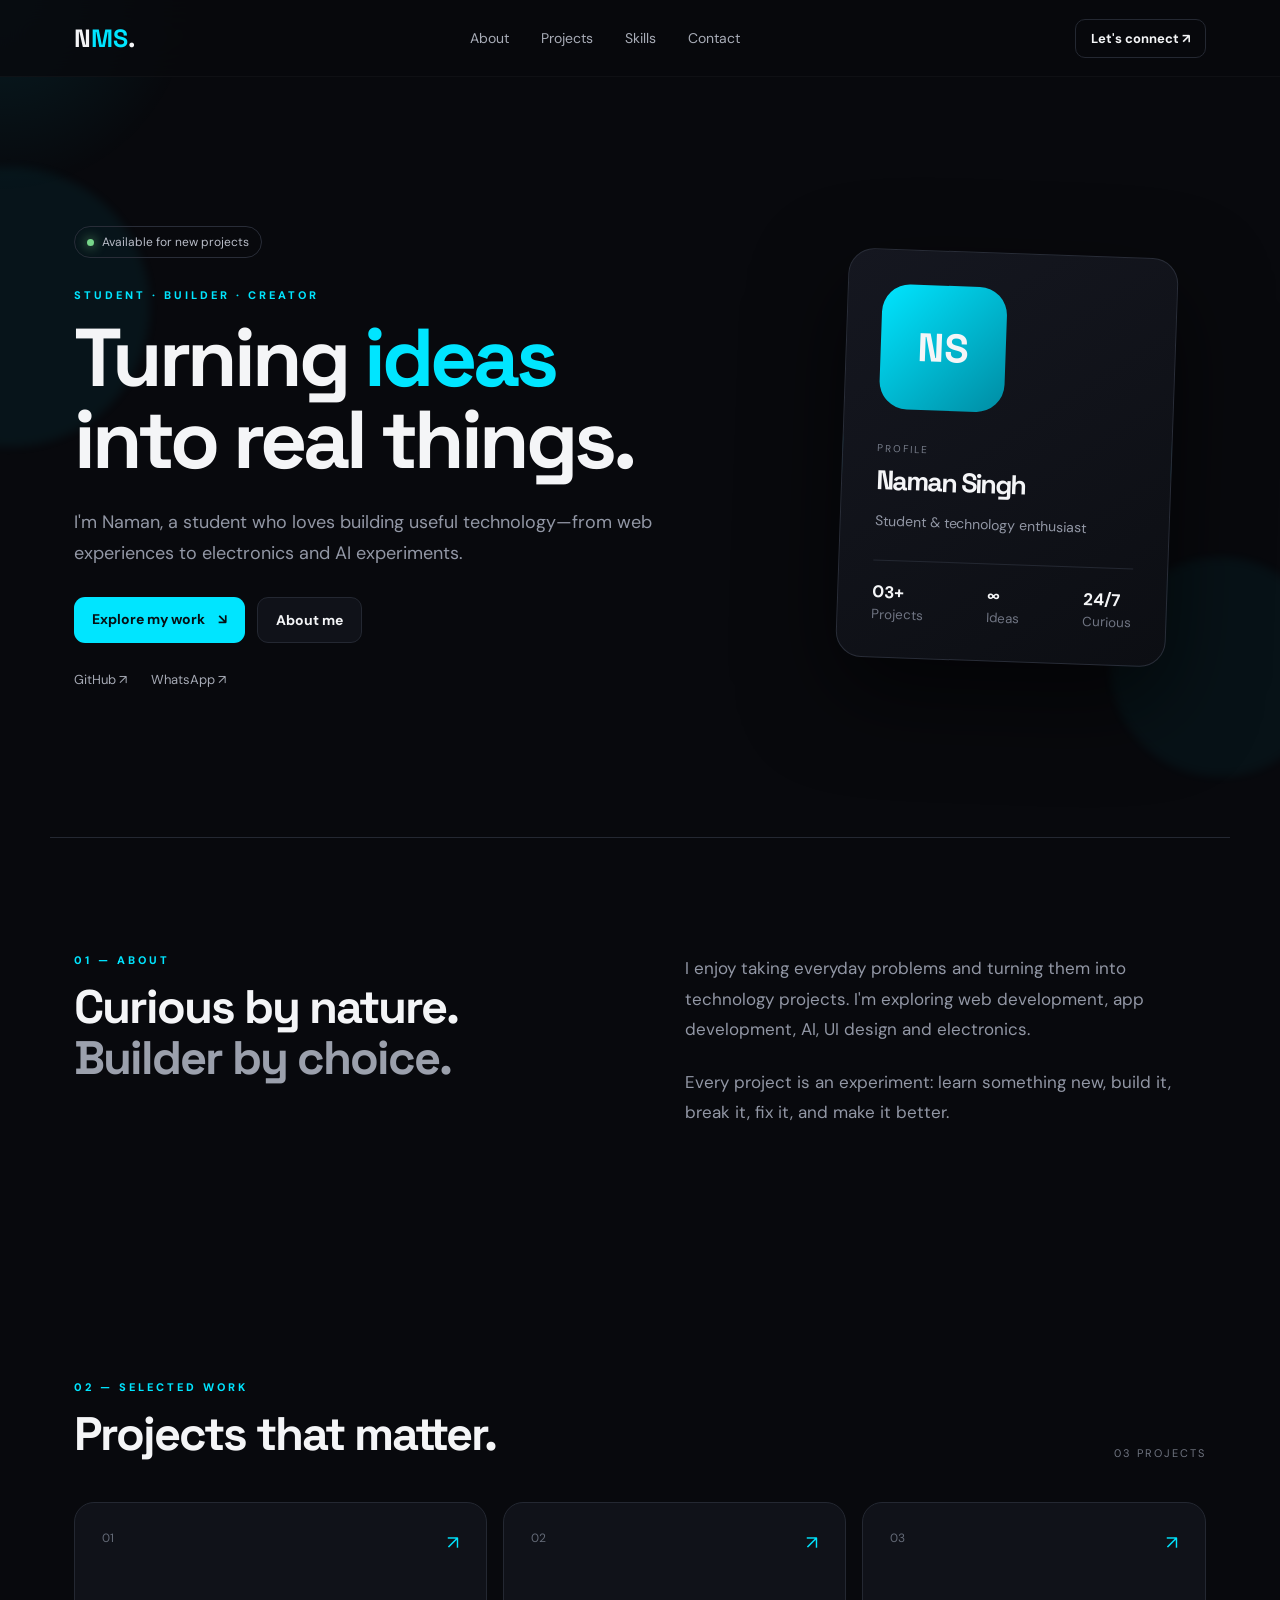
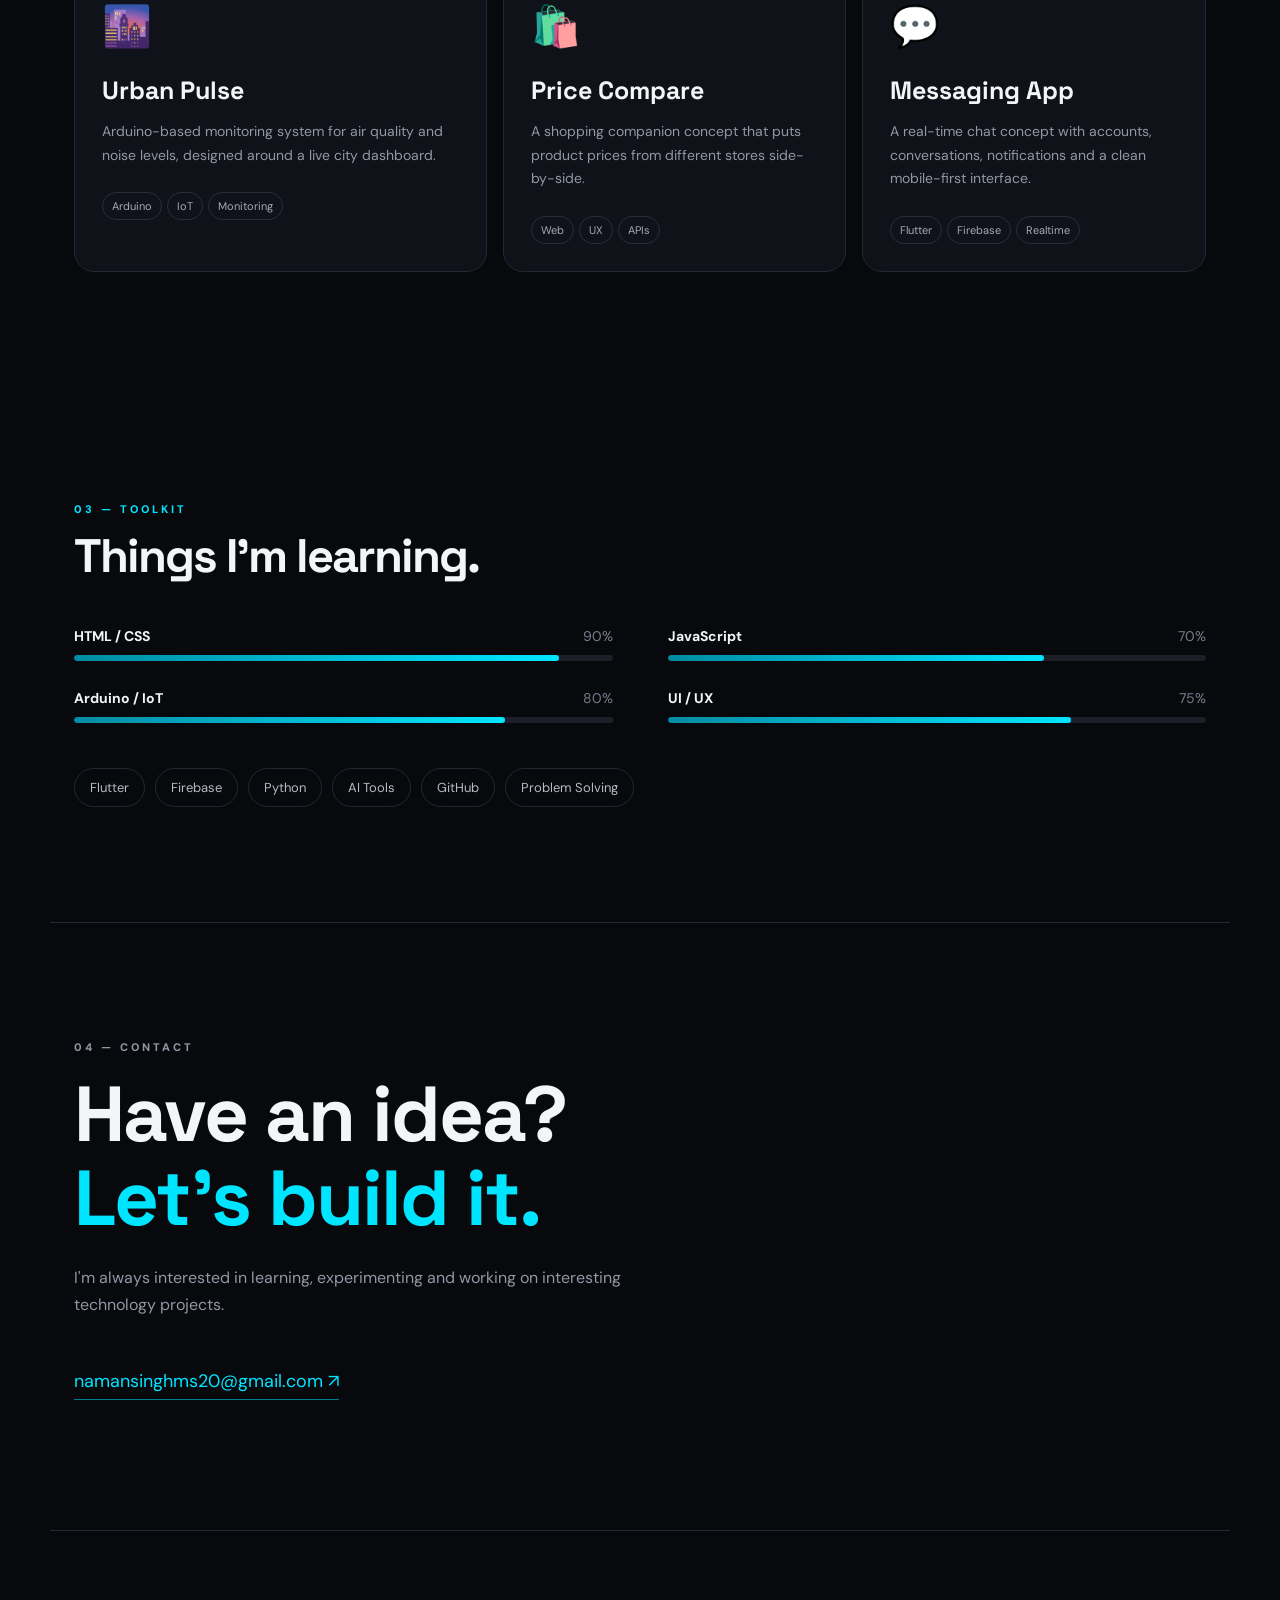
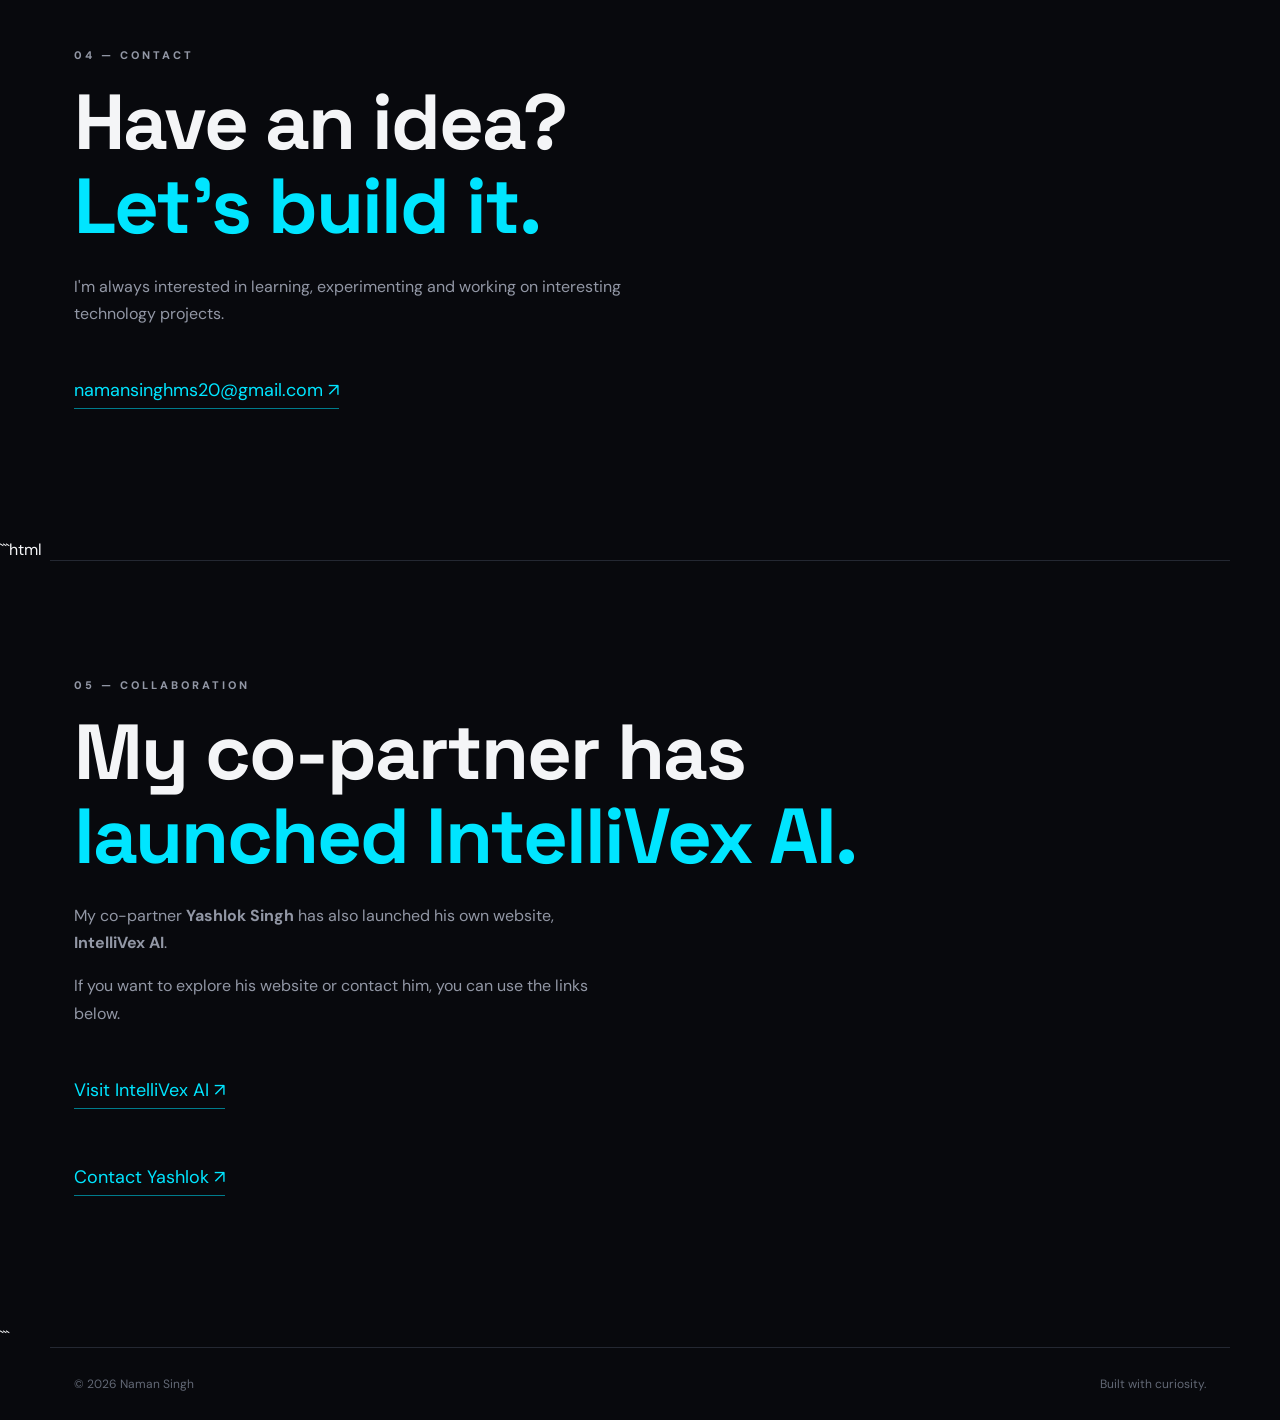
==== index.html @ a8111d8f "Update index.html" ====
<!DOCTYPE html>
<html lang="en">
<head>
<meta charset="UTF-8">
<meta name="viewport" content="width=device-width, initial-scale=1.0">
<title>Naman Singh — Student Builder</title>
  <link rel="icon" type="image/png" href="logo.png">
<meta name="description" content="Naman Singh — student, builder and technology enthusiast.">
<link rel="stylesheet" href="style.css">
</head>
<body>
<div class="cursor-glow"></div>
<header class="nav-wrap">
  <nav class="nav">
    <a class="logo" href="#home">N<span>MS</span>.</a>
    <div class="nav-links">
      <a href="#about">About</a><a href="#projects">Projects</a><a href="#skills">Skills</a><a href="#contact">Contact</a>
    </div>
    <a class="nav-cta" href="#contact">Let's connect ↗</a>
  </nav>
</header>

<main>
<section id="home" class="hero">
  <div class="hero-bg orb one"></div><div class="hero-bg orb two"></div>
  <div class="hero-copy reveal">
    <div class="status"><i></i> Available for new projects</div>
    <p class="eyebrow">STUDENT · BUILDER · CREATOR</p>
    <h1>Turning <span>ideas</span><br>into real things.</h1>
    <p class="hero-text">I'm Naman, a student who loves building useful technology—from web experiences to electronics and AI experiments.</p>
    <div class="hero-buttons">
      <a class="btn primary" href="#projects">Explore my work <b>↘</b></a>
      <a class="btn ghost" href="#about">About me</a>
    </div>
    <div class="social-row">
      <a href="https://github.com/NMS07-ux" target="_blank" rel="noopener">GitHub ↗</a>
      <a href="https://wa.me/918408809863" target="_blank" rel="noopener">WhatsApp ↗</a>
    </div>
  </div>
  <div class="profile-wrap reveal delay">
    <div class="profile-ring"></div>
    <div class="profile-card">
      <div class="profile-avatar">NS</div>
      <span class="profile-label">PROFILE</span>
      <h2>Naman Singh</h2>
      <p>Student & technology enthusiast</p>
      <div class="profile-stats"><div><strong>03+</strong><small>Projects</small></div><div><strong>∞</strong><small>Ideas</small></div><div><strong>24/7</strong><small>Curious</small></div></div>
    </div>
  </div>
</section>

<section id="about" class="section about">
  <div><p class="eyebrow">01 — ABOUT</p><h2>Curious by nature.<br><em>Builder by choice.</em></h2></div>
  <div class="about-copy"><p>I enjoy taking everyday problems and turning them into technology projects. I'm exploring web development, app development, AI, UI design and electronics.</p><p>Every project is an experiment: learn something new, build it, break it, fix it, and make it better.</p></div>
</section>

<section id="projects" class="section">
  <div class="section-head"><div><p class="eyebrow">02 — SELECTED WORK</p><h2>Projects that matter.</h2></div><span class="count">03 PROJECTS</span></div>
  <div class="project-grid">
    <article class="project featured"><div class="project-top"><span class="project-number">01</span><span class="project-arrow">↗</span></div><div class="project-icon">🌆</div><h3>Urban Pulse</h3><p>Arduino-based monitoring system for air quality and noise levels, designed around a live city dashboard.</p><div class="chips"><span>Arduino</span><span>IoT</span><span>Monitoring</span></div></article>
    <article class="project"><div class="project-top"><span class="project-number">02</span><span class="project-arrow">↗</span></div><div class="project-icon">🛍️</div><h3>Price Compare</h3><p>A shopping companion concept that puts product prices from different stores side-by-side.</p><div class="chips"><span>Web</span><span>UX</span><span>APIs</span></div></article>
    <article class="project"><div class="project-top"><span class="project-number">03</span><span class="project-arrow">↗</span></div><div class="project-icon">💬</div><h3>Messaging App</h3><p>A real-time chat concept with accounts, conversations, notifications and a clean mobile-first interface.</p><div class="chips"><span>Flutter</span><span>Firebase</span><span>Realtime</span></div></article>
  </div>
</section>

<section id="skills" class="section skills-section">
  <p class="eyebrow">03 — TOOLKIT</p><h2>Things I'm learning.</h2>
  <div class="skills-grid">
    <div class="skill"><div class="skill-head"><b>HTML / CSS</b><span>90%</span></div><div class="bar"><i style="--w:90%"></i></div></div>
    <div class="skill"><div class="skill-head"><b>JavaScript</b><span>70%</span></div><div class="bar"><i style="--w:70%"></i></div></div>
    <div class="skill"><div class="skill-head"><b>Arduino / IoT</b><span>80%</span></div><div class="bar"><i style="--w:80%"></i></div></div>
    <div class="skill"><div class="skill-head"><b>UI / UX</b><span>75%</span></div><div class="bar"><i style="--w:75%"></i></div></div>
  </div>
  <div class="skill-pills"><span>Flutter</span><span>Firebase</span><span>Python</span><span>AI Tools</span><span>GitHub</span><span>Problem Solving</span></div>
</section>

<section id="contact" class="section contact">
  <p class="eyebrow">04 — CONTACT</p><h2>Have an idea?<br><span>Let's build it.</span></h2>
  <p>I'm always interested in learning, experimenting and working on interesting technology projects.</p>
  <a class="big-link" href="mailto:namansinghms20@gmail.com">namansinghms20@gmail.com ↗</a>
</section>
  <section id="contact" class="section contact"> 
  <p class="eyebrow">04 — CONTACT</p><h2>Have an idea?<br><span>Let's build it.</span></h2> 
  <p>I'm always interested in learning, experimenting and working on interesting technology projects.</p> 
  <a class="big-link" href="mailto:namansinghms20@gmail.com">namansinghms20@gmail.com ↗</a> 
</section> 
  ```html
<section id="intellivex" class="section contact">

  <p class="eyebrow">05 — COLLABORATION</p>

  <h2>
    My co-partner has<br>
    <span>launched IntelliVex AI.</span>
  </h2>

  <p>
    My co-partner <strong>Yashlok Singh</strong> has also launched
    his own website, <strong>IntelliVex AI</strong>.
  </p>

  <p>
    If you want to explore his website or contact him, you can use
    the links below.
  </p>

  <a
    class="big-link"
    href="YOUR_INTELLIVEX_AI_WEBSITE_URL"
    target="_blank"
    rel="noopener"
  >
    Visit IntelliVex AI ↗
  </a>

  <br><br>

  <a
    class="big-link"
    href="mailto:YASHLOK_EMAIL_ADDRESS"
  >
    Contact Yashlok ↗
  </a>

</section>
```

</main>
</main>
<footer><span>© 2026 Naman Singh</span><span>Built with curiosity.</span></footer>
<script>
const glow=document.querySelector('.cursor-glow');
window.addEventListener('pointermove',e=>{glow.style.left=e.clientX+'px';glow.style.top=e.clientY+'px'});
const obs=new IntersectionObserver(es=>es.forEach(e=>{if(e.isIntersecting)e.target.classList.add('visible')}),{threshold:.12});
document.querySelectorAll('.section,.project,.skill').forEach(x=>obs.observe(x));
</script>
</body>
</html>
---- style.css ----
@import url('https://fonts.googleapis.com/css2?family=DM+Sans:wght@400;500;600;700&family=Space+Grotesk:wght@500;600;700&display=swap');

:root{
--bg:#08090d;
--panel:#101219;
--text:#f4f5f7;
--muted:#9297a5;
--line:#242832;
--accent:#00e5ff
}

*{box-sizing:border-box}
html{scroll-behavior:smooth}
body{margin:0;background:var(--bg);color:var(--text);font-family:'DM Sans',sans-serif;overflow-x:hidden}
a{text-decoration:none;color:inherit}

.cursor-glow{
position:fixed;
width:420px;
height:420px;
border-radius:50%;
pointer-events:none;
background:radial-gradient(circle,#00e5ff18,transparent 65%);
transform:translate(-50%,-50%);
z-index:-1
}

.nav-wrap{
position:sticky;
top:0;
z-index:10;
background:#08090dcc;
backdrop-filter:blur(18px);
border-bottom:1px solid #ffffff08
}

.nav{
max-width:1180px;
margin:auto;
height:76px;
padding:0 24px;
display:flex;
align-items:center;
justify-content:space-between
}

.logo{font:700 25px 'Space Grotesk'}
.logo span{color:var(--accent)}

.nav-links{
display:flex;
gap:32px;
color:#a8acb7;
font-size:14px
}

.nav-links a:hover{color:#fff}

.nav-cta{
font-size:13px;
font-weight:700;
padding:10px 15px;
border:1px solid var(--line);
border-radius:10px
}

.hero{
max-width:1180px;
min-height:760px;
margin:auto;
padding:100px 24px;
display:grid;
grid-template-columns:1.25fr .75fr;
align-items:center;
gap:70px;
position:relative
}

.orb{
position:absolute;
border-radius:50%;
filter:blur(5px);
opacity:.5
}

.orb.one{
width:280px;
height:280px;
background:#00bcd422;
top:90px;
left:-180px
}

.orb.two{
width:220px;
height:220px;
background:#00e5ff16;
right:-100px;
bottom:60px
}

.status{
display:inline-flex;
align-items:center;
gap:8px;
border:1px solid #292d38;
border-radius:999px;
padding:7px 12px;
color:#b9bdc8;
font-size:12px;
margin-bottom:30px
}

.status i{
width:7px;
height:7px;
border-radius:50%;
background:#78d68a;
box-shadow:0 0 12px #78d68a;
animation:pulse 1.7s infinite
}

.eyebrow{
font-size:11px;
letter-spacing:3px;
color:#00e5ff;
font-weight:800;
margin:0 0 15px
}

.hero h1{
font:700 clamp(48px,7vw,82px)/.99 'Space Grotesk';
letter-spacing:-4px;
margin:0
}

.hero h1 span,
.contact h2 span{
color:var(--accent)
}

.hero-text{
max-width:610px;
color:var(--muted);
font-size:18px;
line-height:1.75;
margin:27px 0
}

.hero-buttons{
display:flex;
gap:12px
}

.btn{
padding:13px 18px;
border-radius:11px;
font-weight:700;
font-size:14px
}

.primary{
background:var(--accent);
color:#061014
}

.primary b{margin-left:10px}

.ghost{
border:1px solid var(--line);
background:#101219
}

.social-row{
display:flex;
gap:24px;
margin-top:28px;
font-size:13px;
color:#a6aab5
}

.social-row a:hover{color:#fff}

.profile-wrap{
position:relative;
display:grid;
place-items:center
}

.profile-ring{
position:absolute;
width:330px;
height:330px;
border:1px solid #00e5ff33;
border-radius:50%;
animation:spin 18s linear infinite
}

.profile-ring:before{
content:'';
position:absolute;
width:10px;
height:10px;
border-radius:50%;
background:var(--accent);
top:30px;
right:30px;
box-shadow:0 0 25px #00e5ff
}

.profile-card{
width:min(330px,100%);
padding:34px;
border:1px solid #292d38;
border-radius:26px;
background:linear-gradient(145deg,#151720,#0c0e13);
box-shadow:0 35px 90px #0009;
transform:rotate(2deg);
transition:.4s
}

.profile-card:hover{
transform:rotate(0) translateY(-8px)
}

.profile-avatar{
width:125px;
height:125px;
border-radius:28px;
display:grid;
place-items:center;
background:linear-gradient(135deg,#00e5ff,#008ca3);
font:700 40px 'Space Grotesk';
margin-bottom:27px
}

.profile-label{
font-size:10px;
letter-spacing:2px;
color:#777d8a
}

.profile-card h2{
font:700 27px 'Space Grotesk';
margin:6px 0
}

.profile-card p{
color:var(--muted);
font-size:14px
}

.profile-stats{
display:flex;
justify-content:space-between;
margin-top:30px;
padding-top:20px;
border-top:1px solid var(--line)
}

.profile-stats div{
display:flex;
flex-direction:column
}

.profile-stats strong{font-size:17px}

.profile-stats small{
color:#707583;
margin-top:3px
}

.section{
max-width:1180px;
margin:auto;
padding:115px 24px;
opacity:0;
transform:translateY(25px);
transition:opacity .8s,transform .8s
}

.section.visible{
opacity:1;
transform:none
}

.about{
display:grid;
grid-template-columns:1fr 1fr;
gap:90px;
border-top:1px solid var(--line)
}

h2{
font:700 47px/1.08 'Space Grotesk';
letter-spacing:-2px;
margin:0
}

.about h2 em{
color:#9ba0ac;
font-style:normal
}

.about-copy{
color:var(--muted);
font-size:17px;
line-height:1.8
}

.about-copy p{
margin-top:0;
margin-bottom:22px
}

.section-head{
display:flex;
justify-content:space-between;
align-items:end
}

.count{
font-size:11px;
color:#6f7480;
letter-spacing:2px
}

.project-grid{
display:grid;
grid-template-columns:1.2fr 1fr 1fr;
gap:16px;
margin-top:42px
}

.project{
min-height:365px;
padding:27px;
border:1px solid var(--line);
border-radius:20px;
background:var(--panel);
transition:.35s;
opacity:0;
transform:translateY(25px)
}

.project.visible{
opacity:1;
transform:none
}

.project:hover{
border-color:#007c8c;
transform:translateY(-8px);
box-shadow:0 25px 60px #0007
}

.project-top{
display:flex;
justify-content:space-between;
color:#646a77;
font-size:12px
}

.project-arrow{
font-size:19px;
color:var(--accent)
}

.project-icon{
font-size:40px;
margin:45px 0 22px
}

.project h3{
font:700 25px 'Space Grotesk';
margin:0 0 10px
}

.project p{
color:var(--muted);
font-size:14px;
line-height:1.7
}

.chips{margin-top:25px}

.chips span{
display:inline-block;
padding:6px 9px;
border:1px solid #2a2e38;
border-radius:99px;
color:#a4a9b4;
font-size:11px;
margin-right:5px
}

.skills-grid{
display:grid;
grid-template-columns:1fr 1fr;
gap:28px 55px;
margin-top:45px
}

.skill{
opacity:0;
transform:translateY(15px);
transition:.7s
}

.skill.visible{
opacity:1;
transform:none
}

.skill-head{
display:flex;
justify-content:space-between;
font-size:14px;
margin-bottom:10px
}

.skill-head span{color:#777d8b}

.bar{
height:6px;
background:#1c1f27;
border-radius:10px;
overflow:hidden
}

.bar i{
display:block;
height:100%;
width:var(--w);
background:linear-gradient(90deg,#008ca3,var(--accent));
border-radius:10px;
transform:scaleX(0);
transform-origin:left;
transition:transform 1.2s .2s
}

.skill.visible .bar i{
transform:scaleX(1)
}

.skill-pills{
display:flex;
gap:10px;
flex-wrap:wrap;
margin-top:45px
}

.skill-pills span{
padding:10px 15px;
border:1px solid var(--line);
border-radius:99px;
color:#b6bac5;
font-size:13px
}

.contact{
border-top:1px solid var(--line);
padding-bottom:130px
}

.contact h2{
font-size:clamp(48px,7vw,78px);
margin-bottom:24px
}

.contact>p{
color:var(--muted);
max-width:550px;
line-height:1.7
}

.big-link{
display:inline-block;
margin-top:35px;
color:#00e5ff;
font-size:18px;
border-bottom:1px solid #007c8c;
padding-bottom:6px
}

footer{
border-top:1px solid var(--line);
max-width:1180px;
margin:auto;
padding:28px 24px;
display:flex;
justify-content:space-between;
color:#626875;
font-size:12px
}

@keyframes pulse{
50%{
opacity:.4;
transform:scale(.75)
}
}

@keyframes spin{
to{transform:rotate(360deg)}
}

.reveal{
animation:rise .9s both
}

.delay{
animation-delay:.15s
}

@keyframes rise{
from{
opacity:0;
transform:translateY(28px)
}
to{
opacity:1;
transform:none
}
}

@media(max-width:800px){
.nav-links{display:none}

.hero{
grid-template-columns:1fr;
min-height:auto;
padding-top:70px
}

.profile-wrap{margin:70px 0}

.about,
.project-grid,
.skills-grid{
grid-template-columns:1fr
}

.section{padding:80px 24px}

.section-head{
align-items:start;
gap:20px;
flex-direction:column
}

.hero h1{letter-spacing:-2.5px}

.profile-ring{
width:300px;
height:300px
}

footer{
gap:15px;
flex-direction:column
}
}
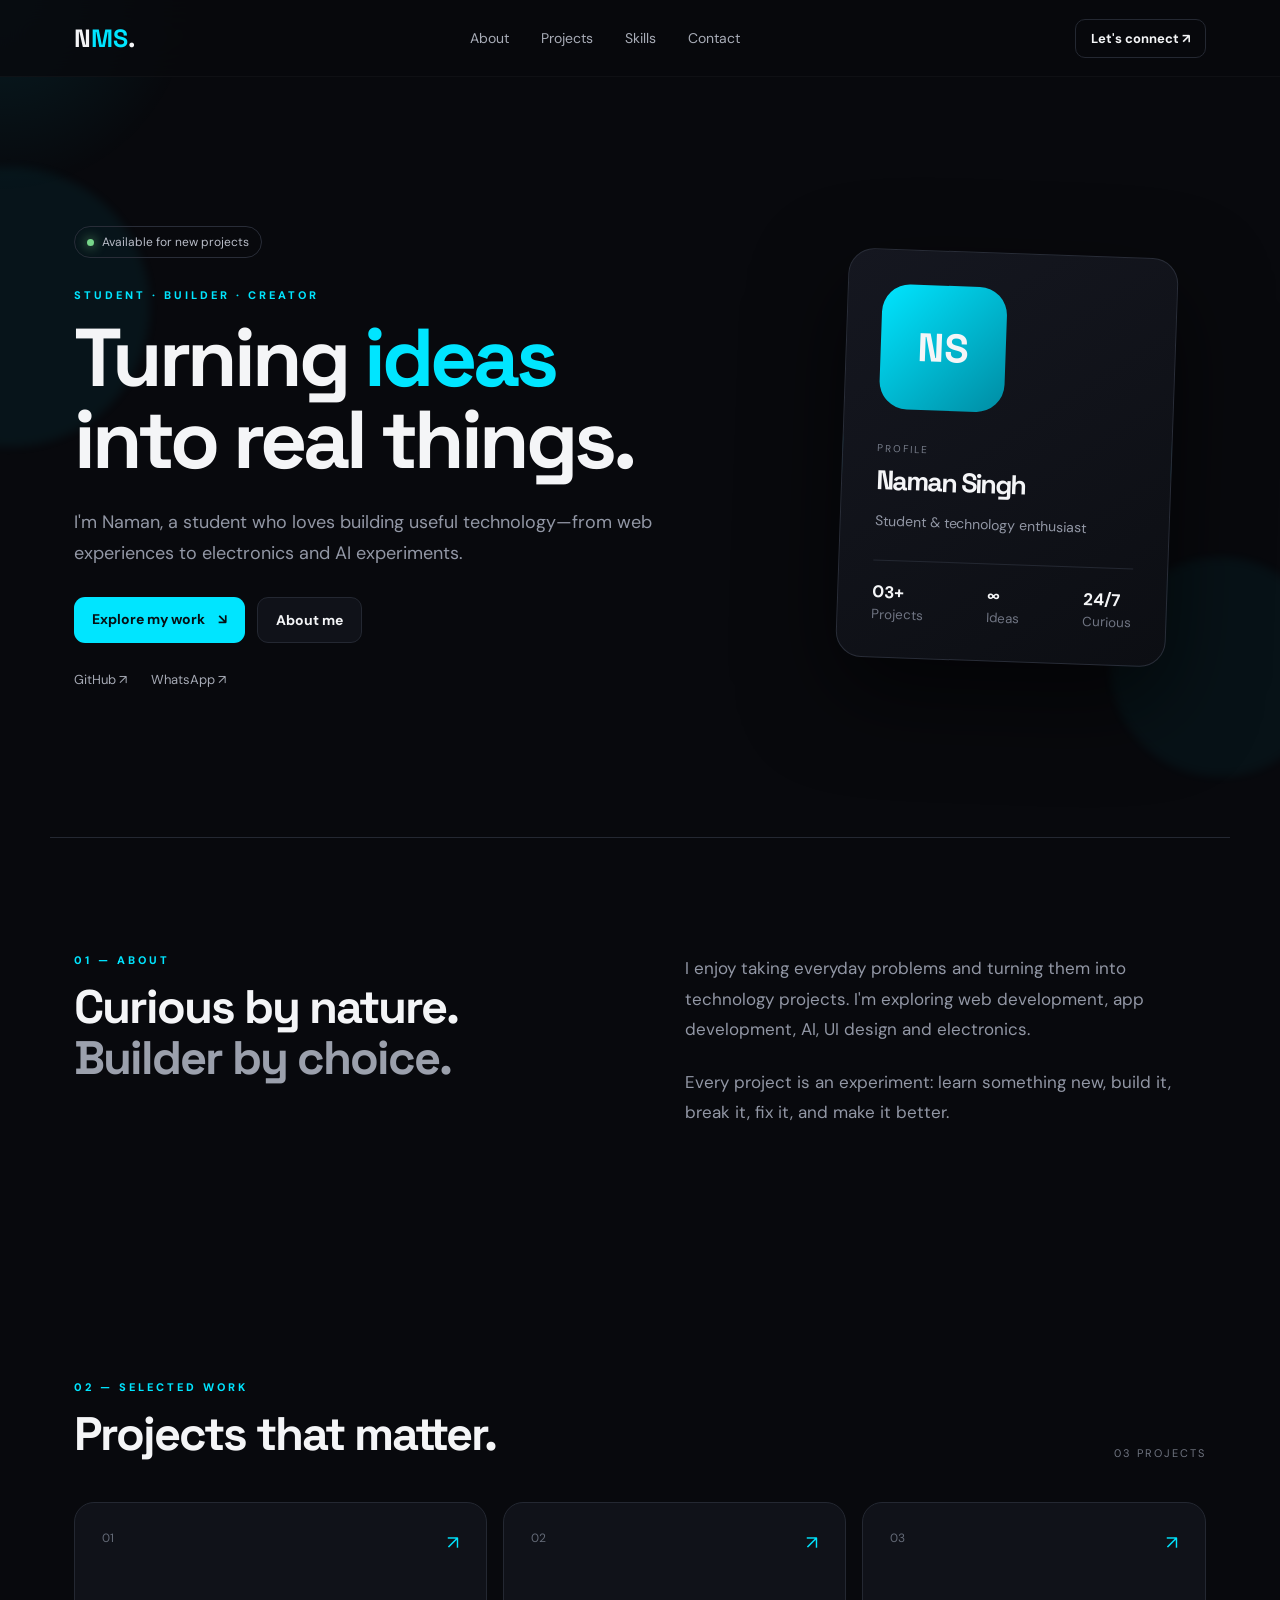
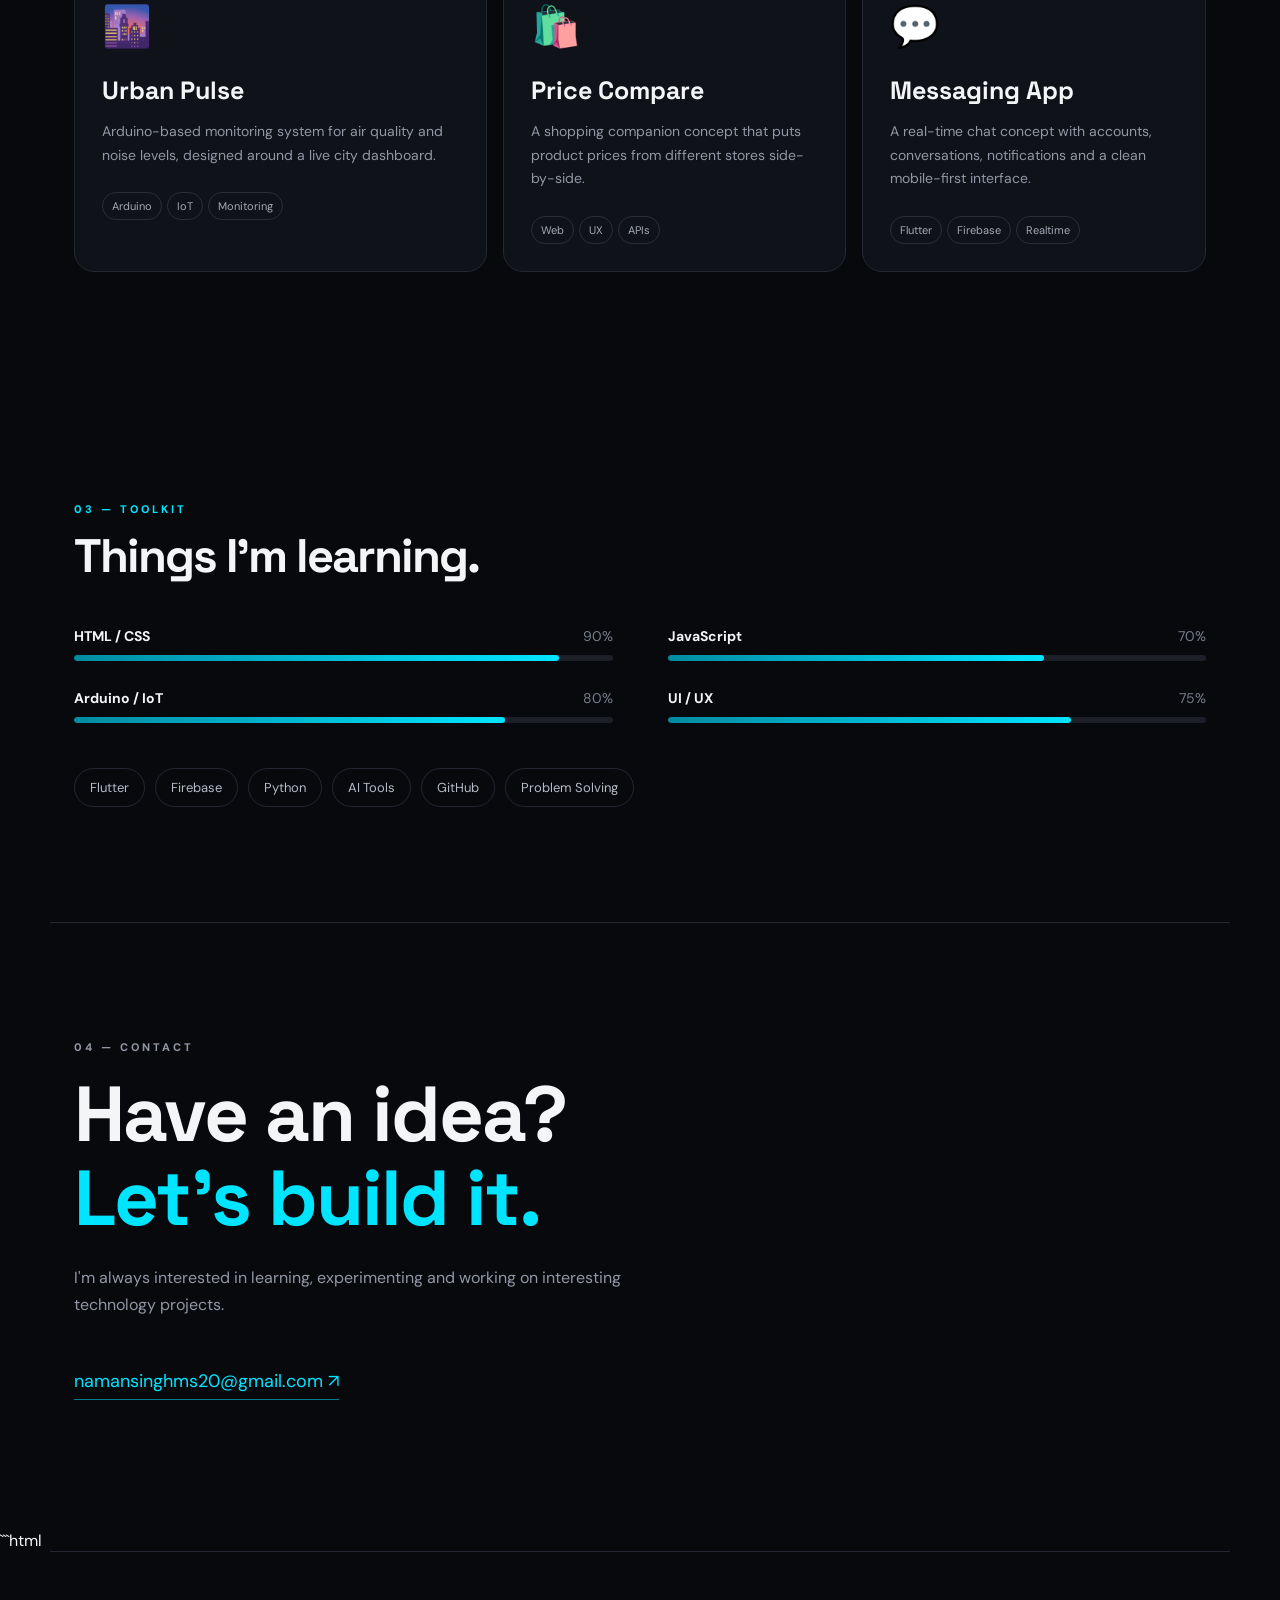
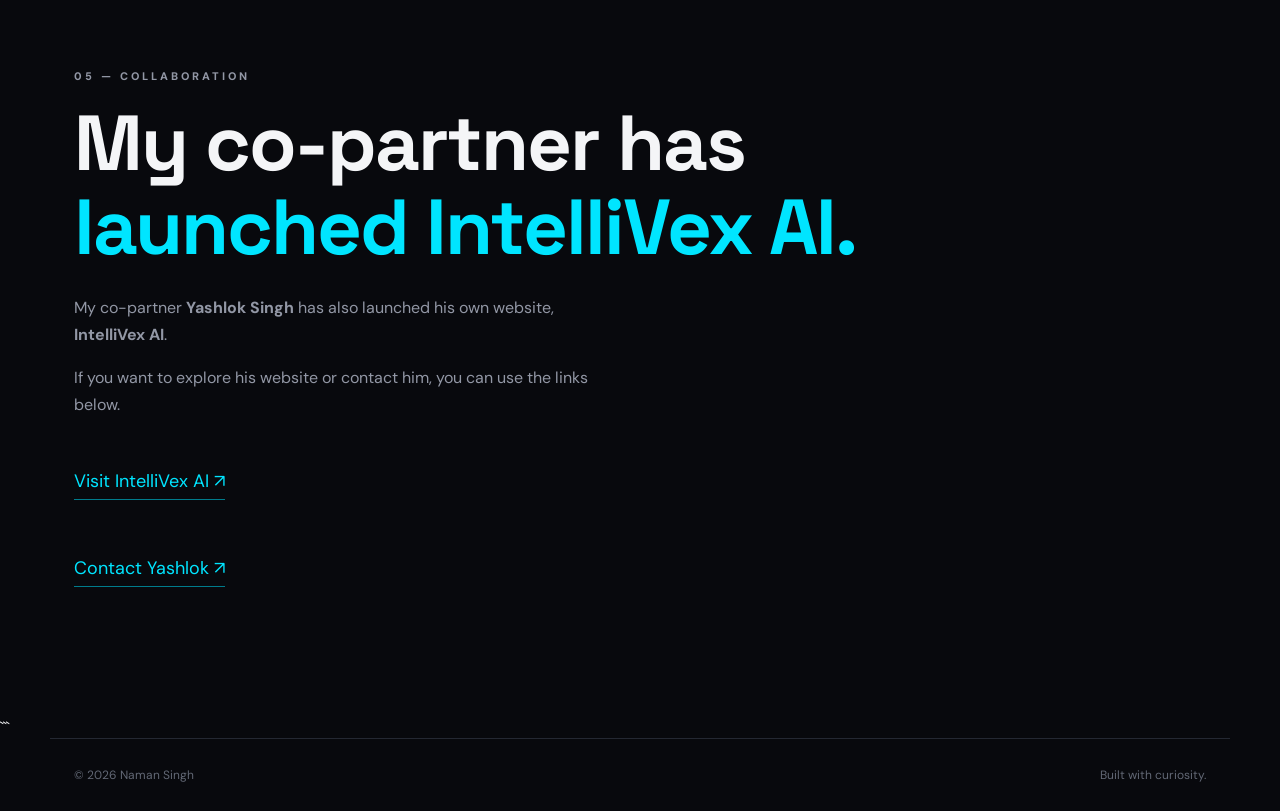
==== commit 77beec2c: "Update index.html" ====
--- a/index.html
+++ b/index.html
@@ -73,12 +73,6 @@
   </div>
   <div class="skill-pills"><span>Flutter</span><span>Firebase</span><span>Python</span><span>AI Tools</span><span>GitHub</span><span>Problem Solving</span></div>
 </section>
-
-<section id="contact" class="section contact">
-  <p class="eyebrow">04 — CONTACT</p><h2>Have an idea?<br><span>Let's build it.</span></h2>
-  <p>I'm always interested in learning, experimenting and working on interesting technology projects.</p>
-  <a class="big-link" href="mailto:namansinghms20@gmail.com">namansinghms20@gmail.com ↗</a>
-</section>
   <section id="contact" class="section contact"> 
   <p class="eyebrow">04 — CONTACT</p><h2>Have an idea?<br><span>Let's build it.</span></h2> 
   <p>I'm always interested in learning, experimenting and working on interesting technology projects.</p> 
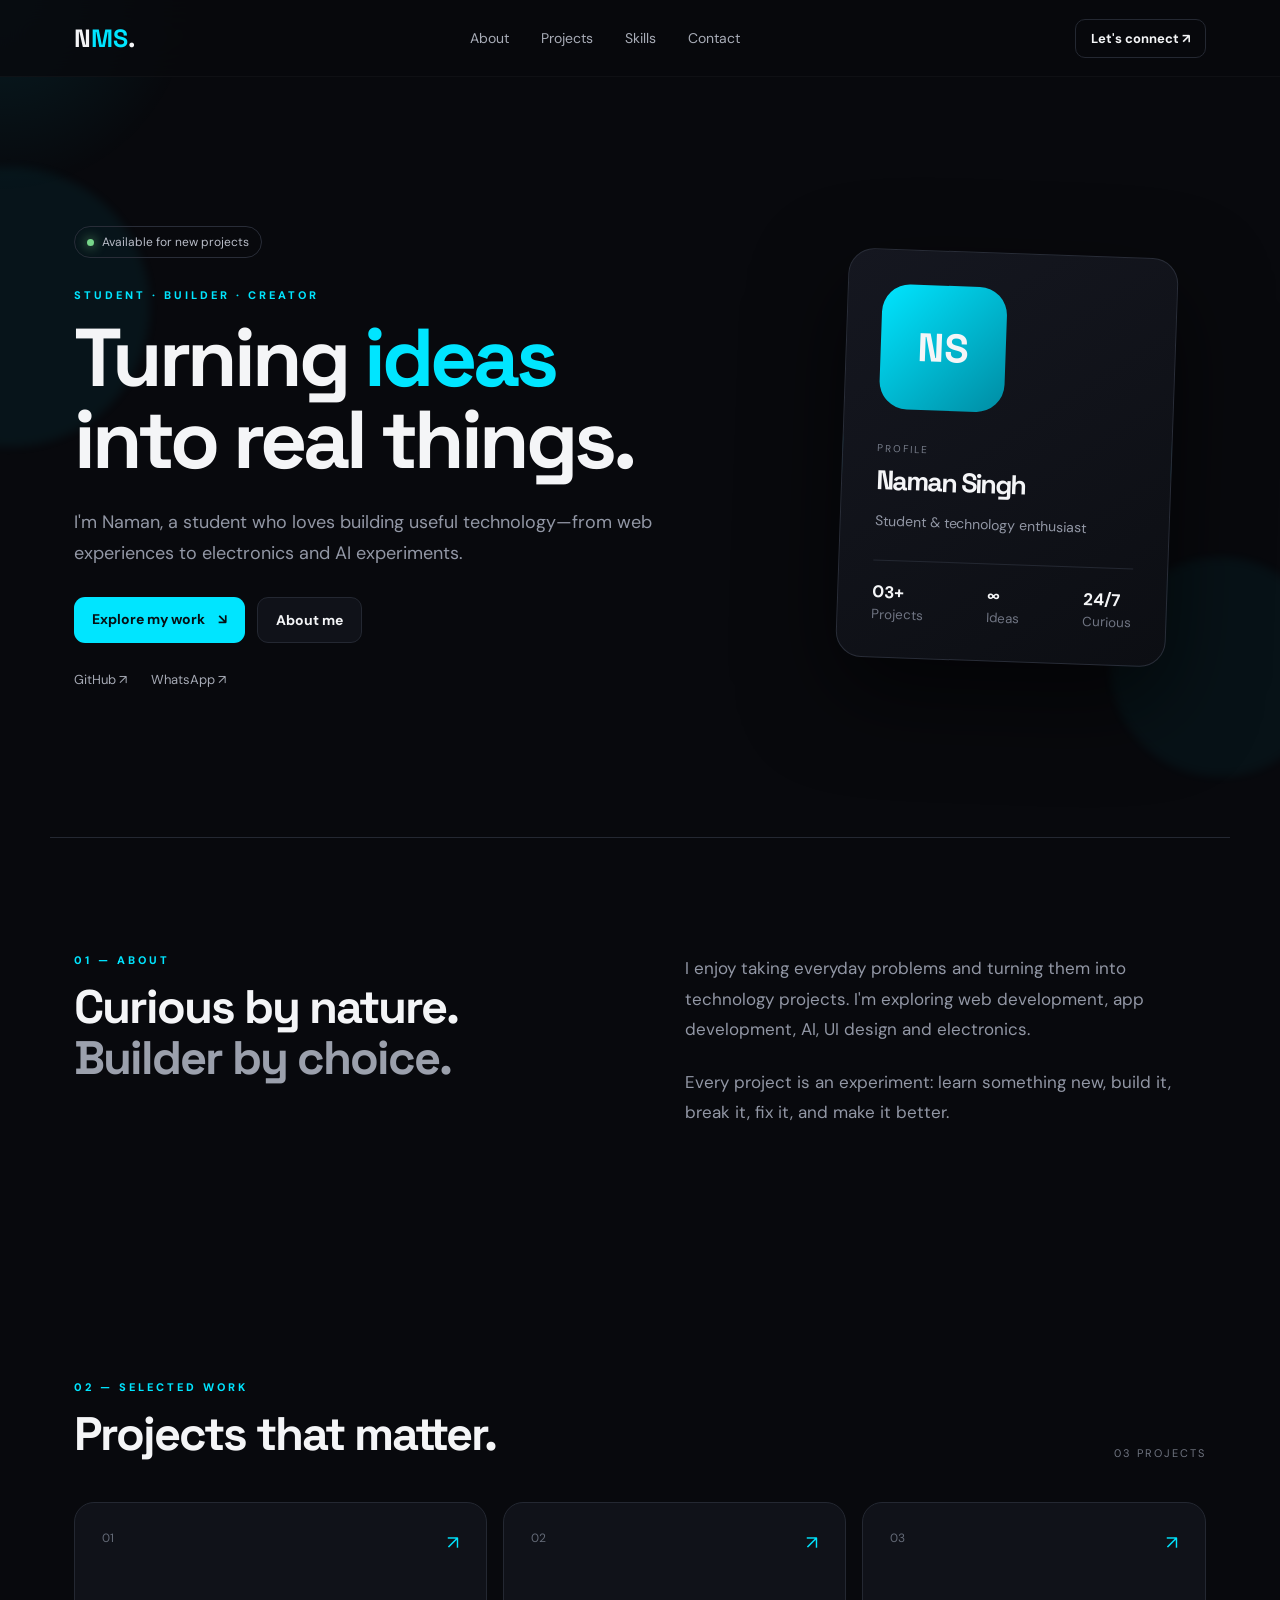
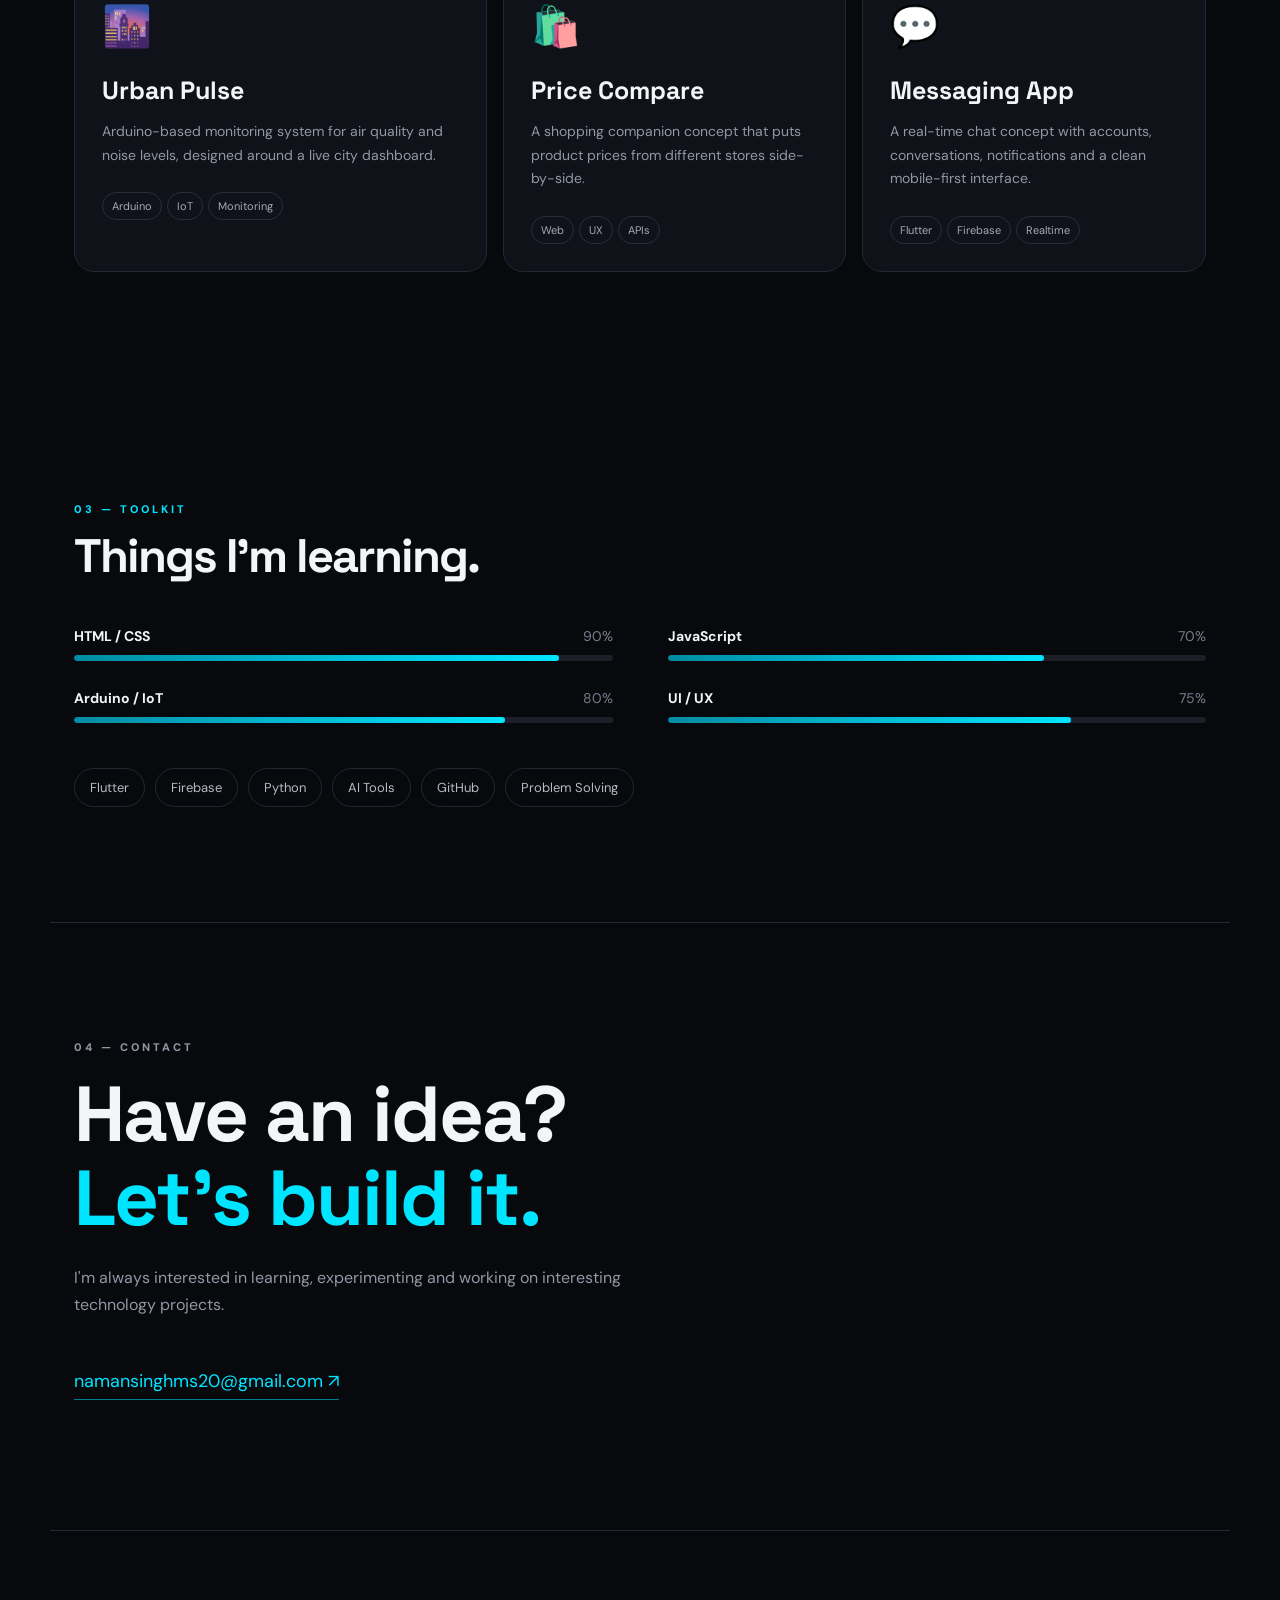
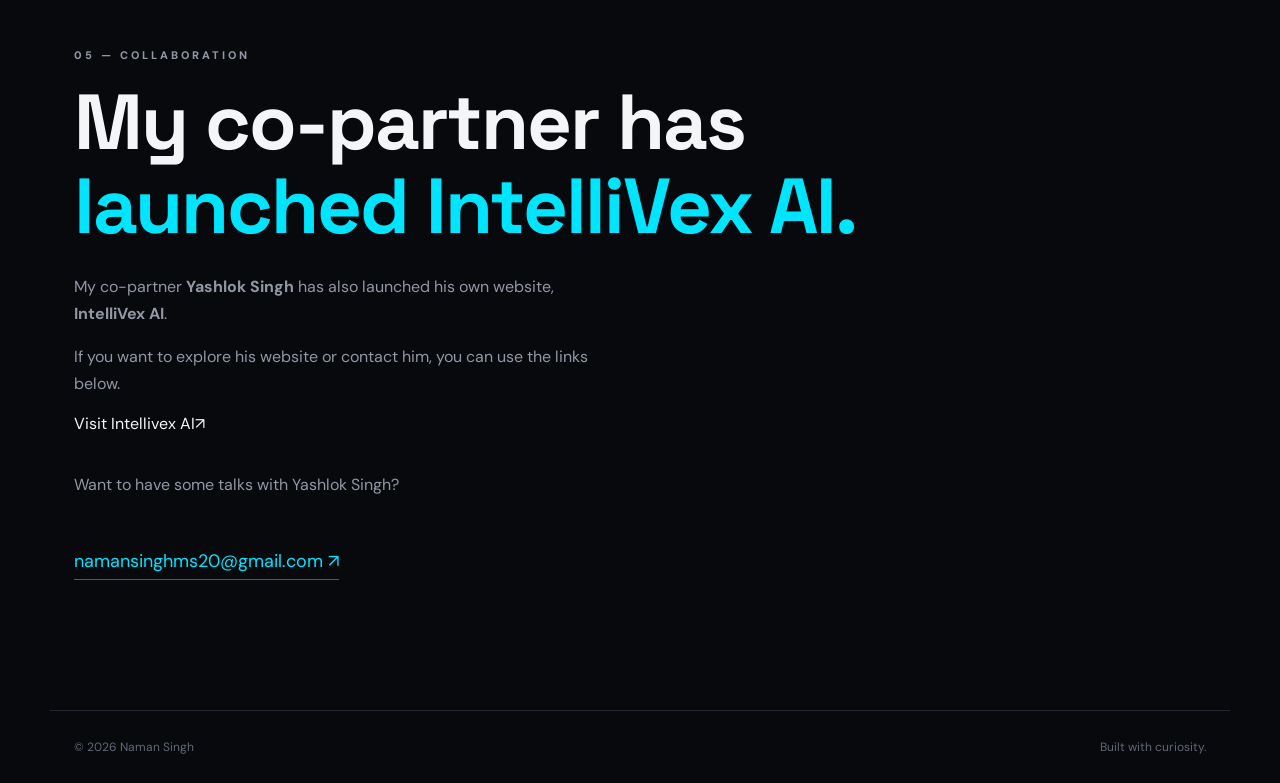
==== commit 3187d1b4: "Update index.html" ====
--- a/index.html
+++ b/index.html
@@ -78,7 +78,6 @@
   <p>I'm always interested in learning, experimenting and working on interesting technology projects.</p> 
   <a class="big-link" href="mailto:namansinghms20@gmail.com">namansinghms20@gmail.com ↗</a> 
 </section> 
-  ```html
 <section id="intellivex" class="section contact">
 
   <p class="eyebrow">05 — COLLABORATION</p>
@@ -98,26 +97,14 @@
     the links below.
   </p>
 
-  <a
-    class="big-link"
-    href="YOUR_INTELLIVEX_AI_WEBSITE_URL"
-    target="_blank"
-    rel="noopener"
-  >
-    Visit IntelliVex AI ↗
-  </a>
+  <a href="https://www.intellivexai.in/" target="_blank" rel="noopener"> Visit Intellivex AI↗</a>
+      
+  <br><br>
+<p>Want to have some talks with Yashlok Singh?</p>
+  <a class="big-link" href="mailto:namansinghms20@gmail.com">namansinghms20@gmail.com ↗</a> 
 
-  <br><br>
-
-  <a
-    class="big-link"
-    href="mailto:YASHLOK_EMAIL_ADDRESS"
-  >
-    Contact Yashlok ↗
-  </a>
 
 </section>
-```
 
 </main>
 </main>
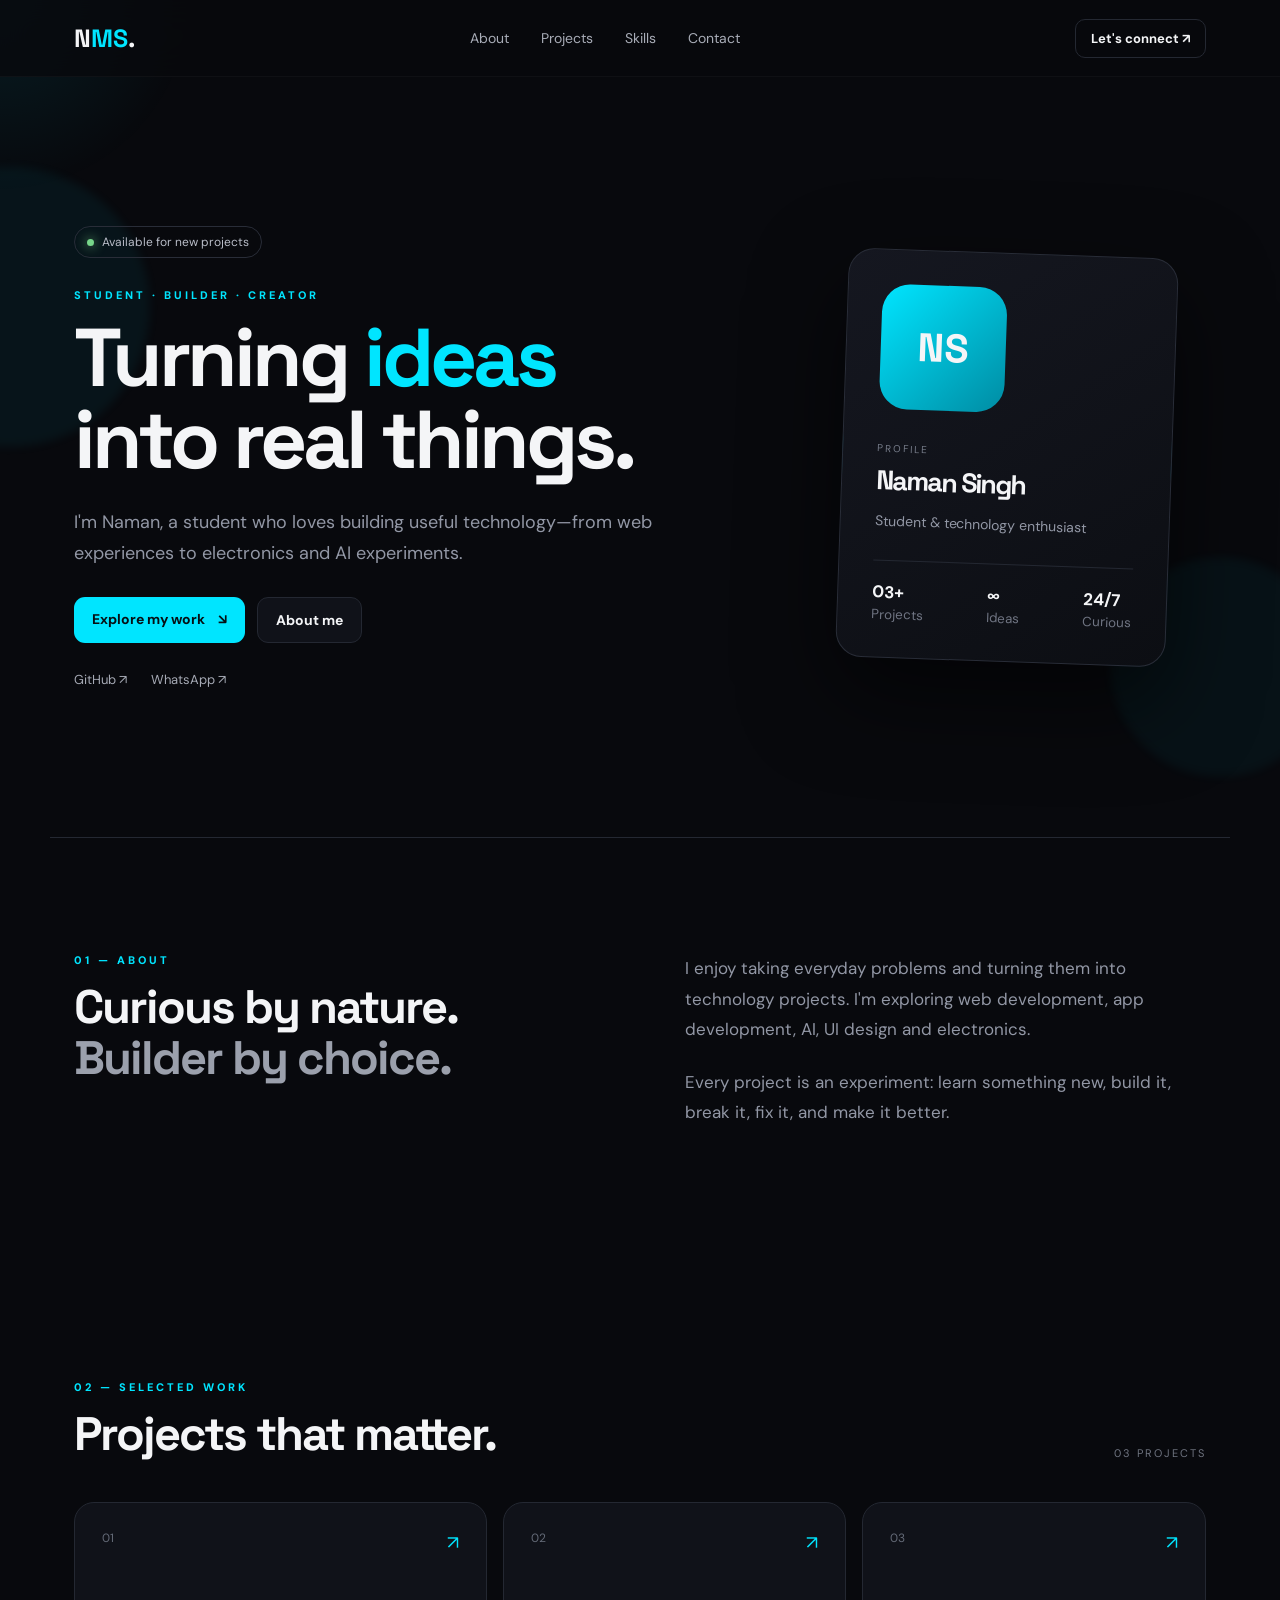
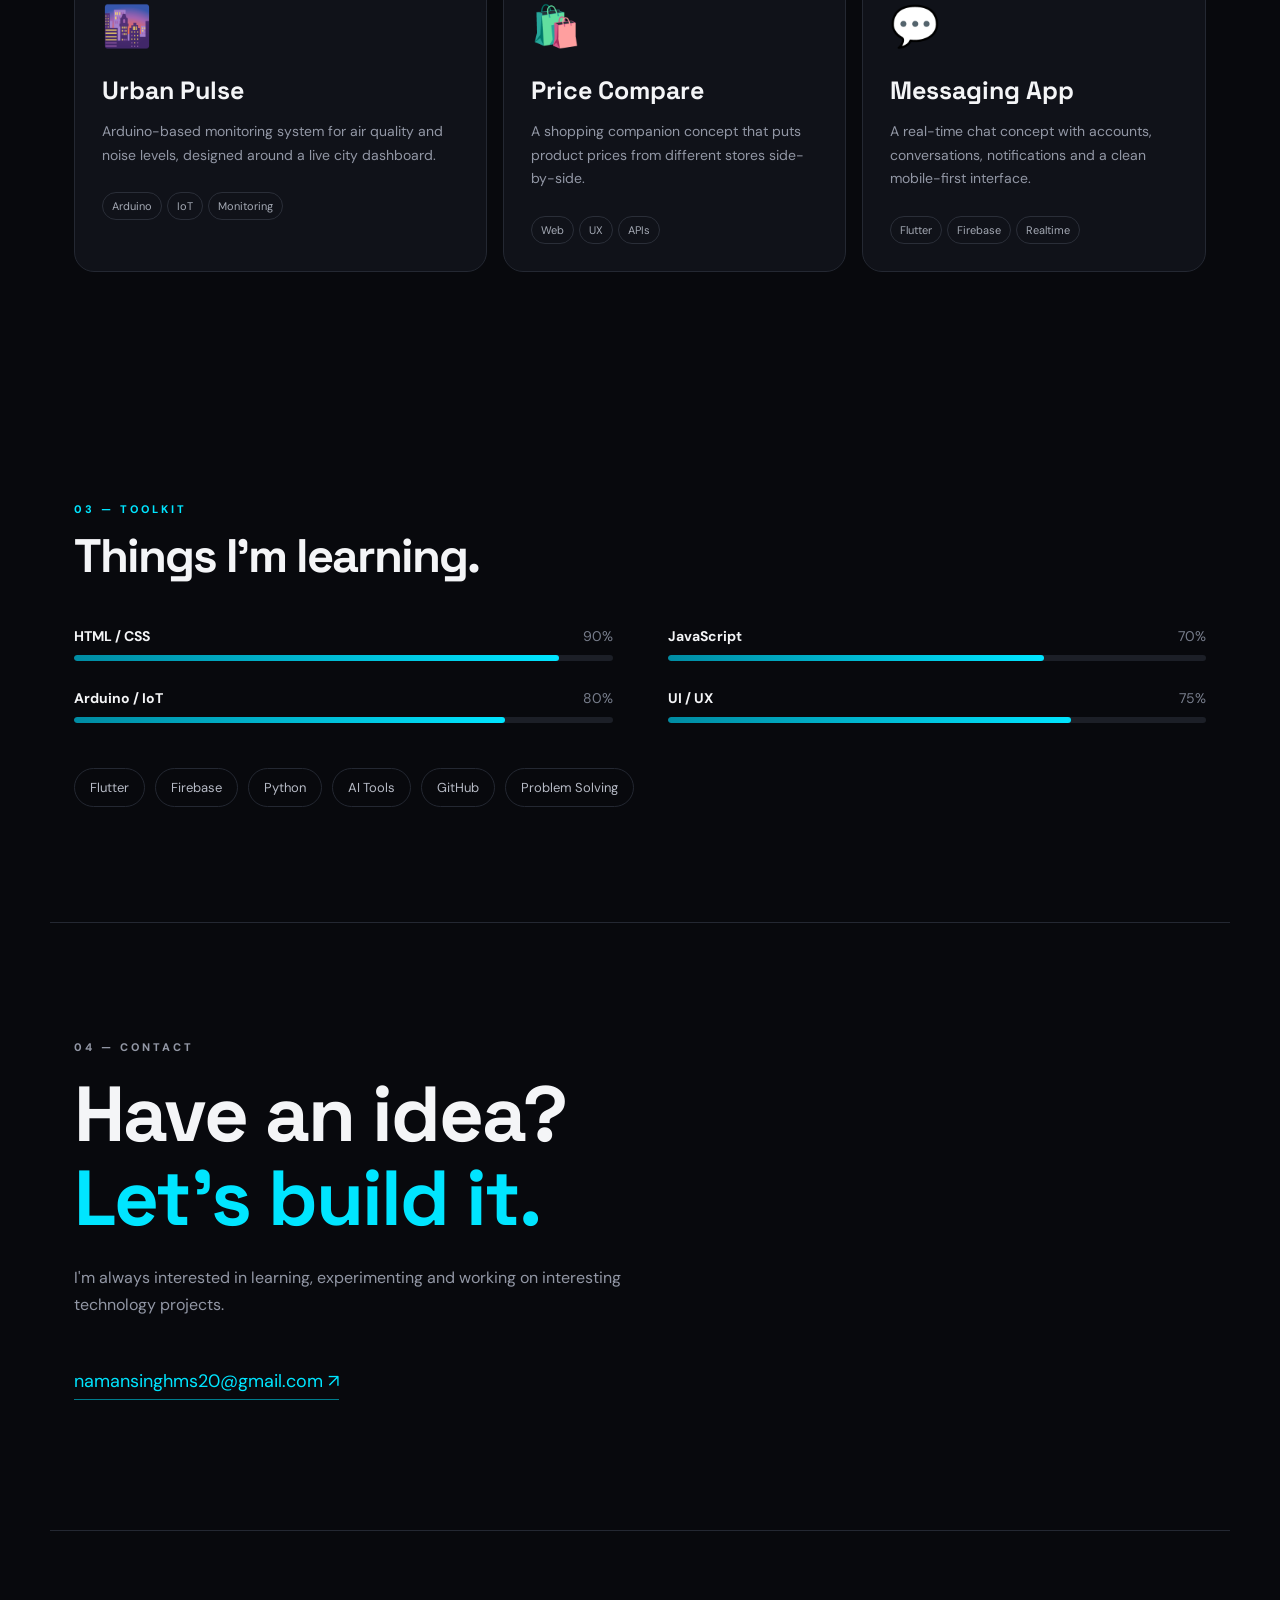
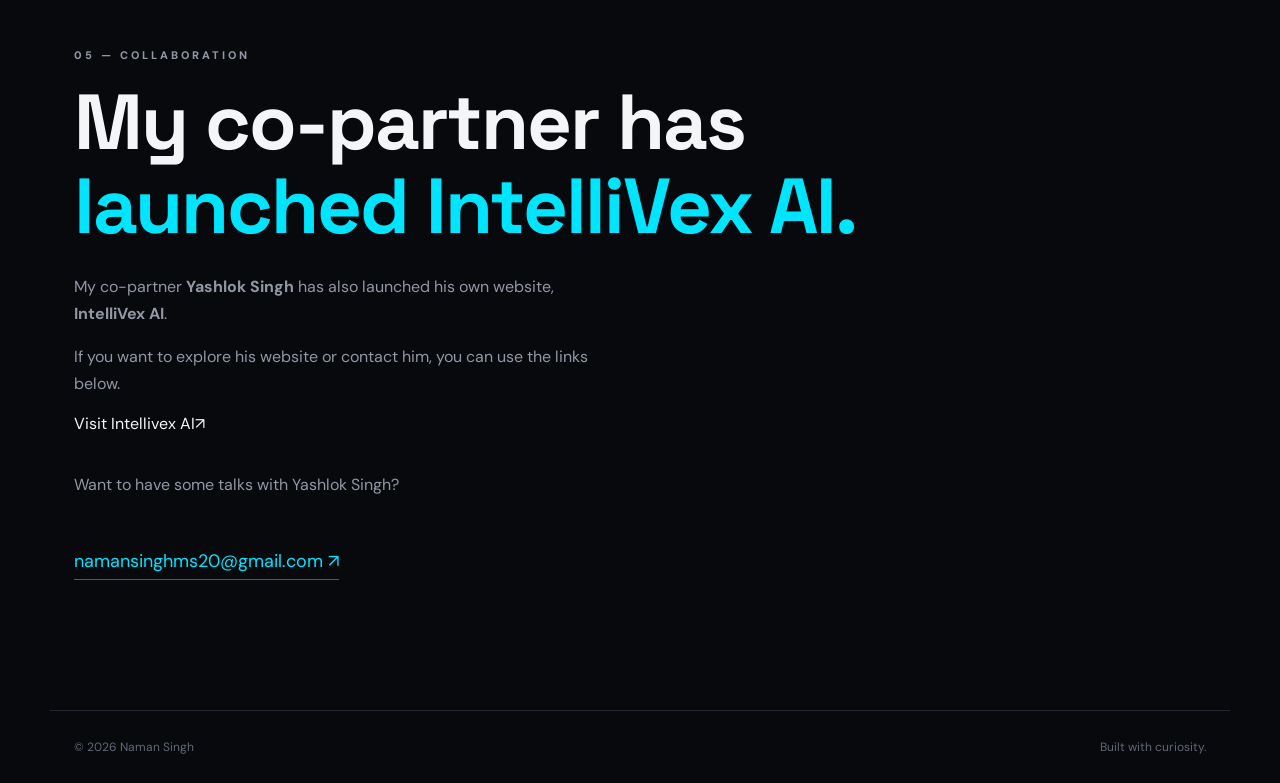
==== commit 3761b83b: "Update index.html" ====
--- a/index.html
+++ b/index.html
@@ -5,7 +5,7 @@
 <meta name="viewport" content="width=device-width, initial-scale=1.0">
 <title>Naman Singh — Student Builder</title>
   <link rel="icon" type="image/png" href="logo.png">
-<meta name="description" content="Naman Singh — student, builder and technology enthusiast.">
+<meta name="description" content="NMSLabs">
 <link rel="stylesheet" href="style.css">
 </head>
 <body>
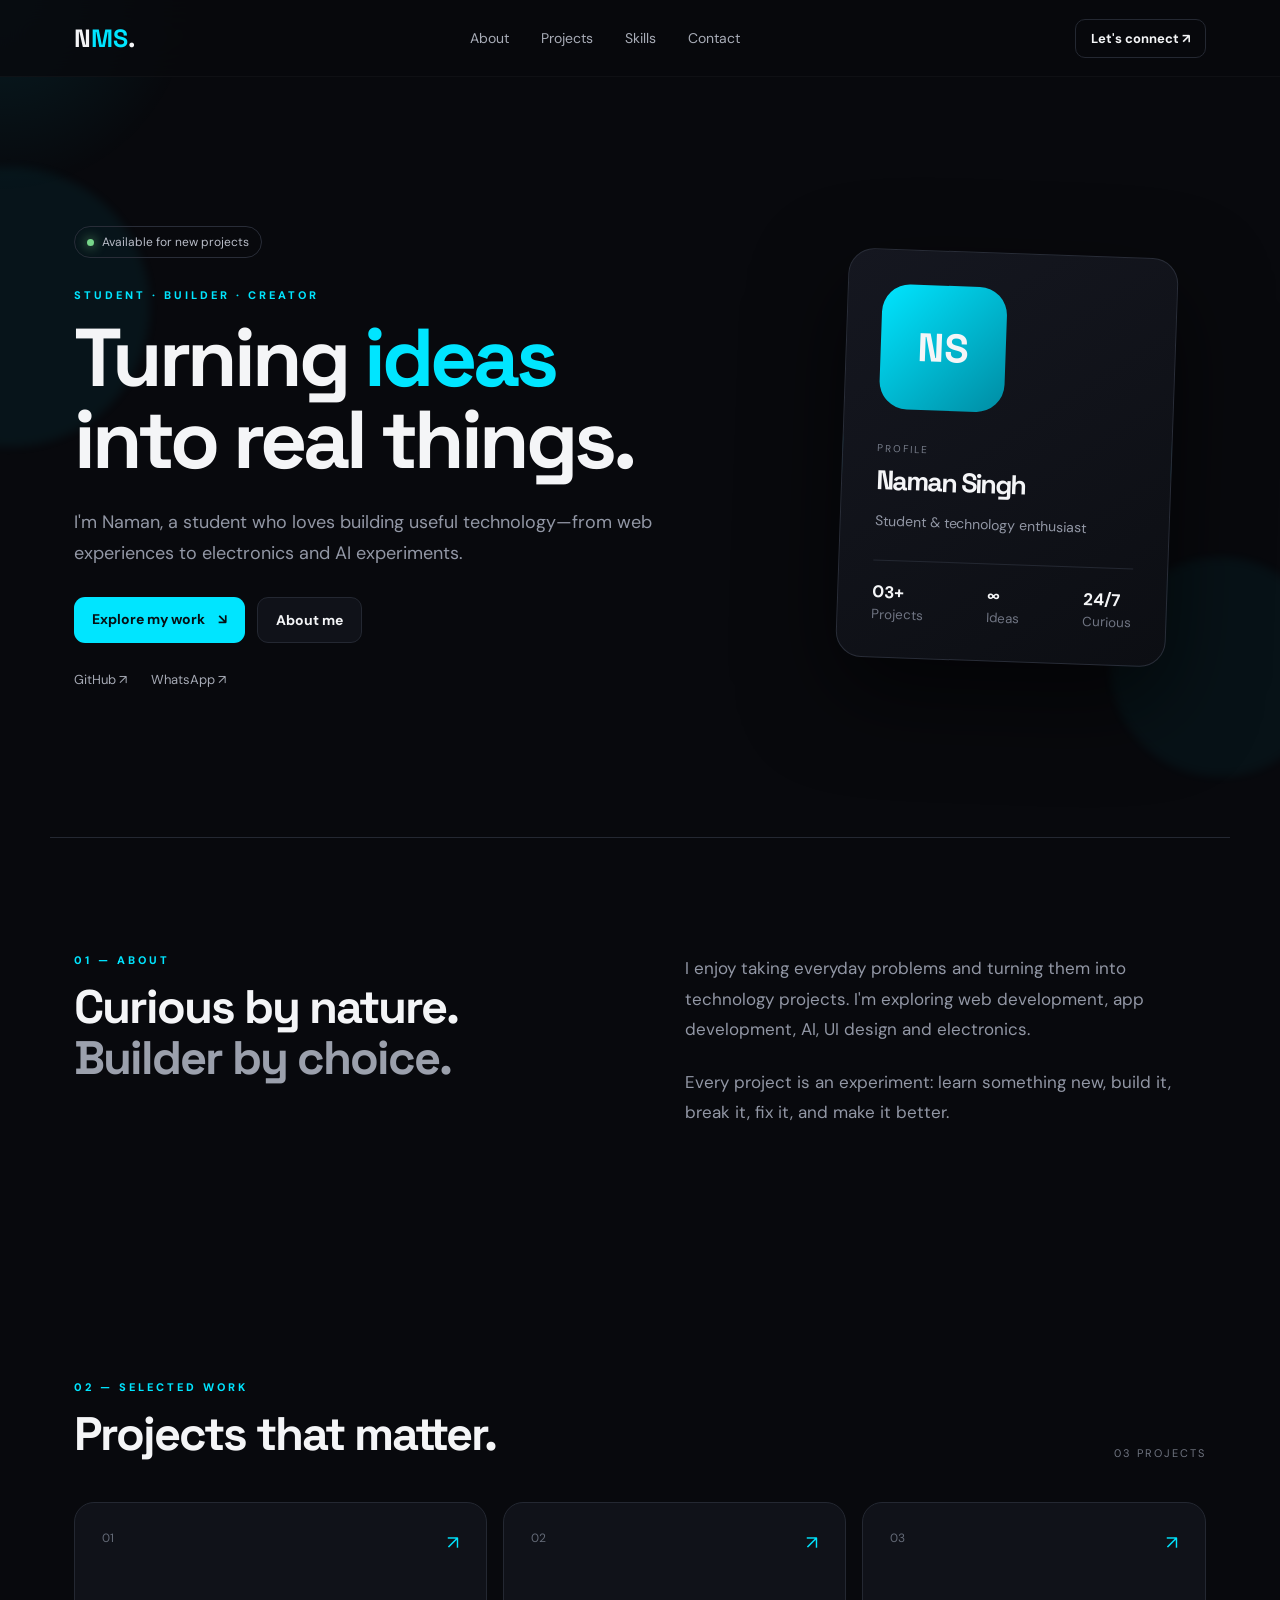
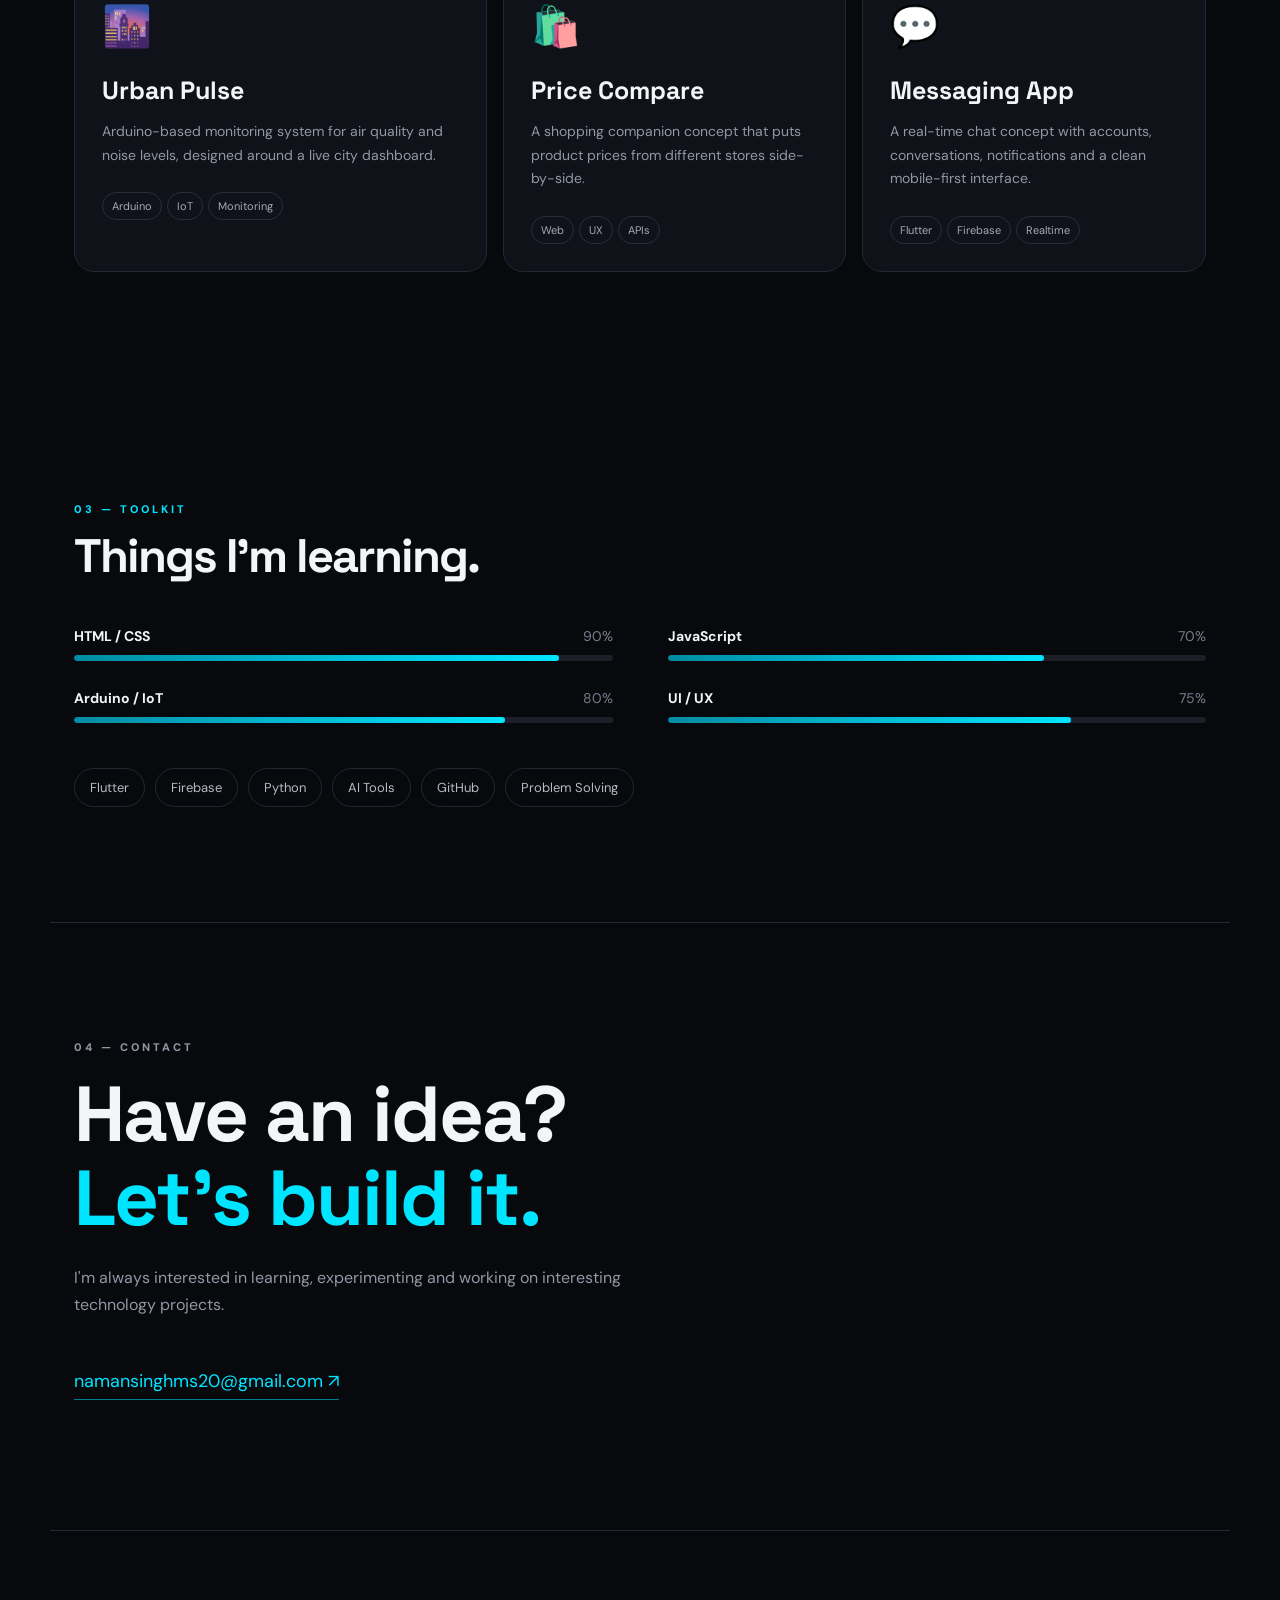
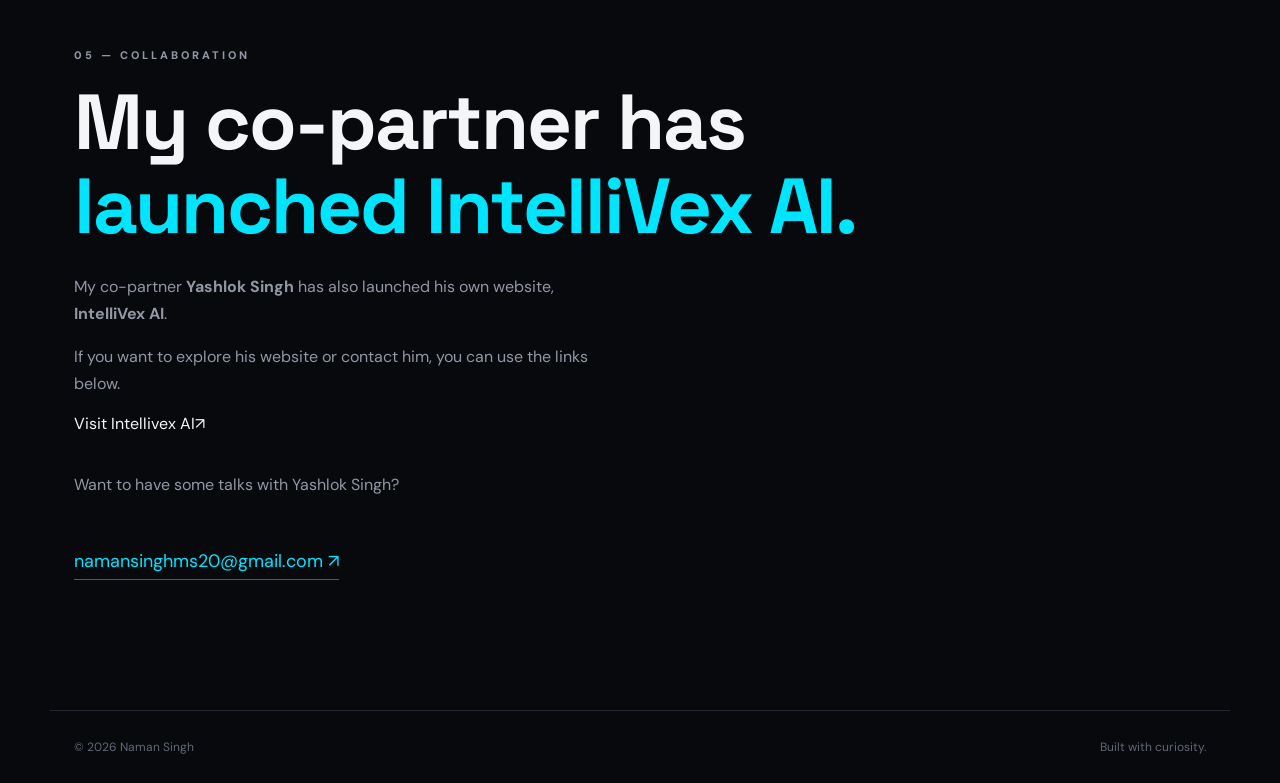
==== commit 15f29685: "Update index.html" ====
--- a/index.html
+++ b/index.html
@@ -5,7 +5,7 @@
 <meta name="viewport" content="width=device-width, initial-scale=1.0">
 <title>Naman Singh — Student Builder</title>
   <link rel="icon" type="image/png" href="logo.png">
-<meta name="description" content="NMSLabs">
+<meta name="description" content="NMS Labs — Build. Experiment. Create.">
 <link rel="stylesheet" href="style.css">
 </head>
 <body>
